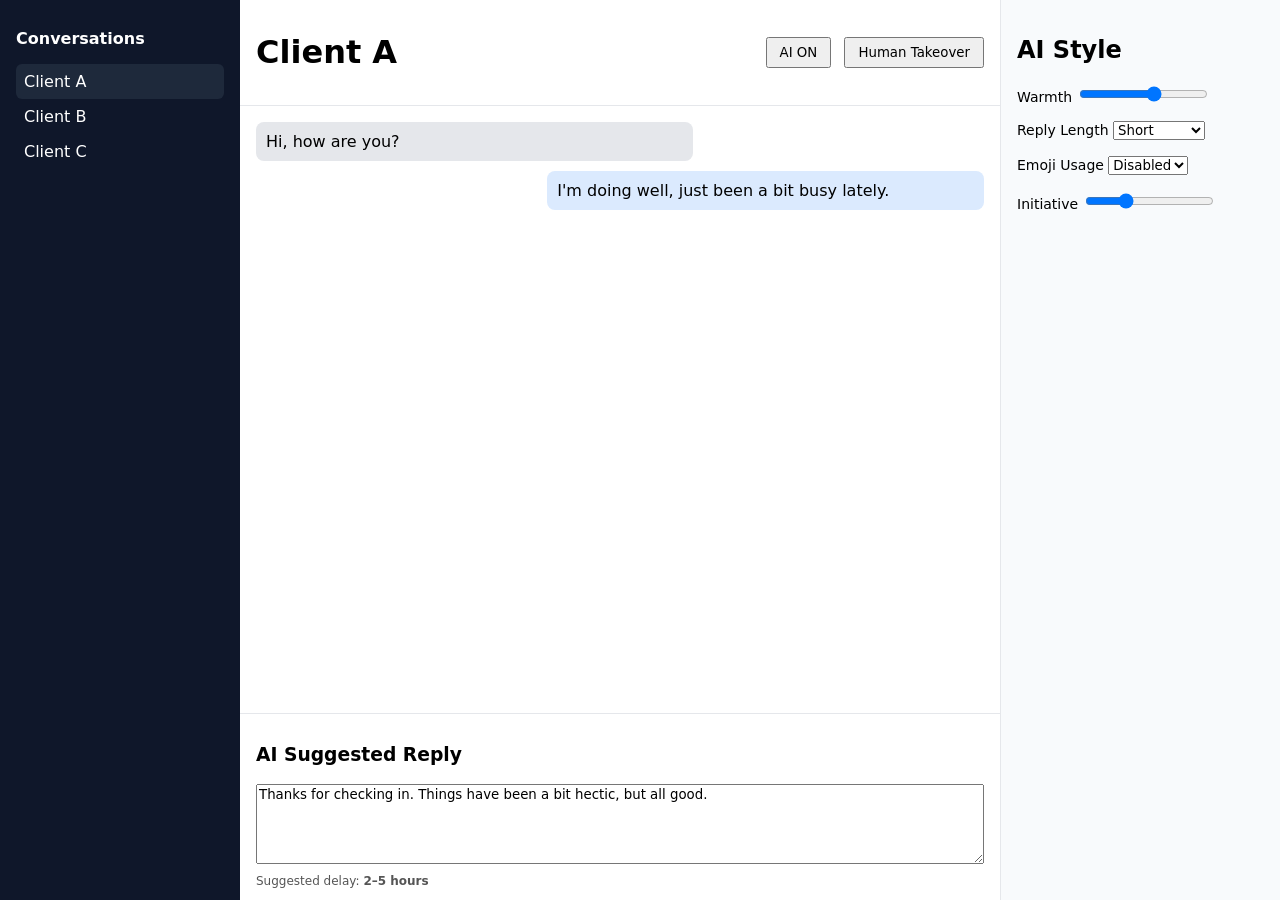
==== index.html @ e4e598db "Add files via upload" ====
<!DOCTYPE html>
<html lang="en">
<head>
  <meta charset="UTF-8" />
  <title>AI Chat Console</title>
  <meta name="viewport" content="width=device-width, initial-scale=1.0" />
  <link rel="stylesheet" href="style.css" />
</head>
<body>

<div class="layout">

  <!-- Sidebar -->
  <aside class="sidebar">
    <h2>Conversations</h2>
    <ul id="conversationList">
      <li class="active">Client A</li>
      <li>Client B</li>
      <li>Client C</li>
    </ul>
  </aside>

  <!-- Main -->
  <main class="main">

    <!-- Header -->
    <header class="header">
      <h1>Client A</h1>
      <div class="controls">
        <button id="aiToggle" class="on">AI ON</button>
        <button>Human Takeover</button>
      </div>
    </header>

    <!-- Chat -->
    <section class="chat">
      <div class="msg user">Hi, how are you?</div>
      <div class="msg ai">I'm doing well, just been a bit busy lately.</div>
    </section>

    <!-- AI Suggestion -->
    <section class="suggestion">
      <h3>AI Suggested Reply</h3>
      <textarea id="aiReply">
Thanks for checking in. Things have been a bit hectic, but all good.
      </textarea>
      <div class="suggestion-meta">
        Suggested delay: <strong>2–5 hours</strong>
      </div>
    </section>

  </main>

  <!-- Right Panel -->
  <aside class="panel">
    <h2>AI Style</h2>

    <label>
      Warmth
      <input type="range" min="0" max="100" value="60" />
    </label>

    <label>
      Reply Length
      <select>
        <option>Very Short</option>
        <option selected>Short</option>
        <option>Medium</option>
      </select>
    </label>

    <label>
      Emoji Usage
      <select>
        <option>Disabled</option>
        <option>Low</option>
        <option>High</option>
      </select>
    </label>

    <label>
      Initiative
      <input type="range" min="0" max="100" value="30" />
    </label>

  </aside>

</div>

<script src="app.js"></script>
</body>
</html>
---- style.css ----
* {
  box-sizing: border-box;
  font-family: system-ui, -apple-system, BlinkMacSystemFont;
}

body {
  margin: 0;
  background: #f4f6f9;
}

.layout {
  display: grid;
  grid-template-columns: 240px 1fr 280px;
  height: 100vh;
}

/* Sidebar */
.sidebar {
  background: #0f172a;
  color: white;
  padding: 16px;
}

.sidebar h2 {
  font-size: 16px;
  margin-bottom: 12px;
}

.sidebar ul {
  list-style: none;
  padding: 0;
}

.sidebar li {
  padding: 8px;
  border-radius: 6px;
  cursor: pointer;
}

.sidebar li.active,
.sidebar li:hover {
  background: #1e293b;
}

/* Main */
.main {
  display: flex;
  flex-direction: column;
  background: white;
}

.header {
  padding: 12px 16px;
  border-bottom: 1px solid #e5e7eb;
  display: flex;
  justify-content: space-between;
  align-items: center;
}

.controls button {
  margin-left: 8px;
  padding: 6px 12px;
}

.chat {
  flex: 1;
  padding: 16px;
  overflow-y: auto;
}

.msg {
  max-width: 60%;
  padding: 10px;
  margin-bottom: 10px;
  border-radius: 8px;
}

.msg.user {
  background: #e5e7eb;
}

.msg.ai {
  background: #dbeafe;
  margin-left: auto;
}

/* Suggestion */
.suggestion {
  border-top: 1px solid #e5e7eb;
  padding: 12px 16px;
}

.suggestion textarea {
  width: 100%;
  height: 80px;
}

.suggestion-meta {
  font-size: 12px;
  color: #555;
  margin-top: 6px;
}

/* Panel */
.panel {
  background: #f8fafc;
  padding: 16px;
  border-left: 1px solid #e5e7eb;
}

.panel label {
  display: block;
  margin-bottom: 16px;
  font-size: 14px;
}
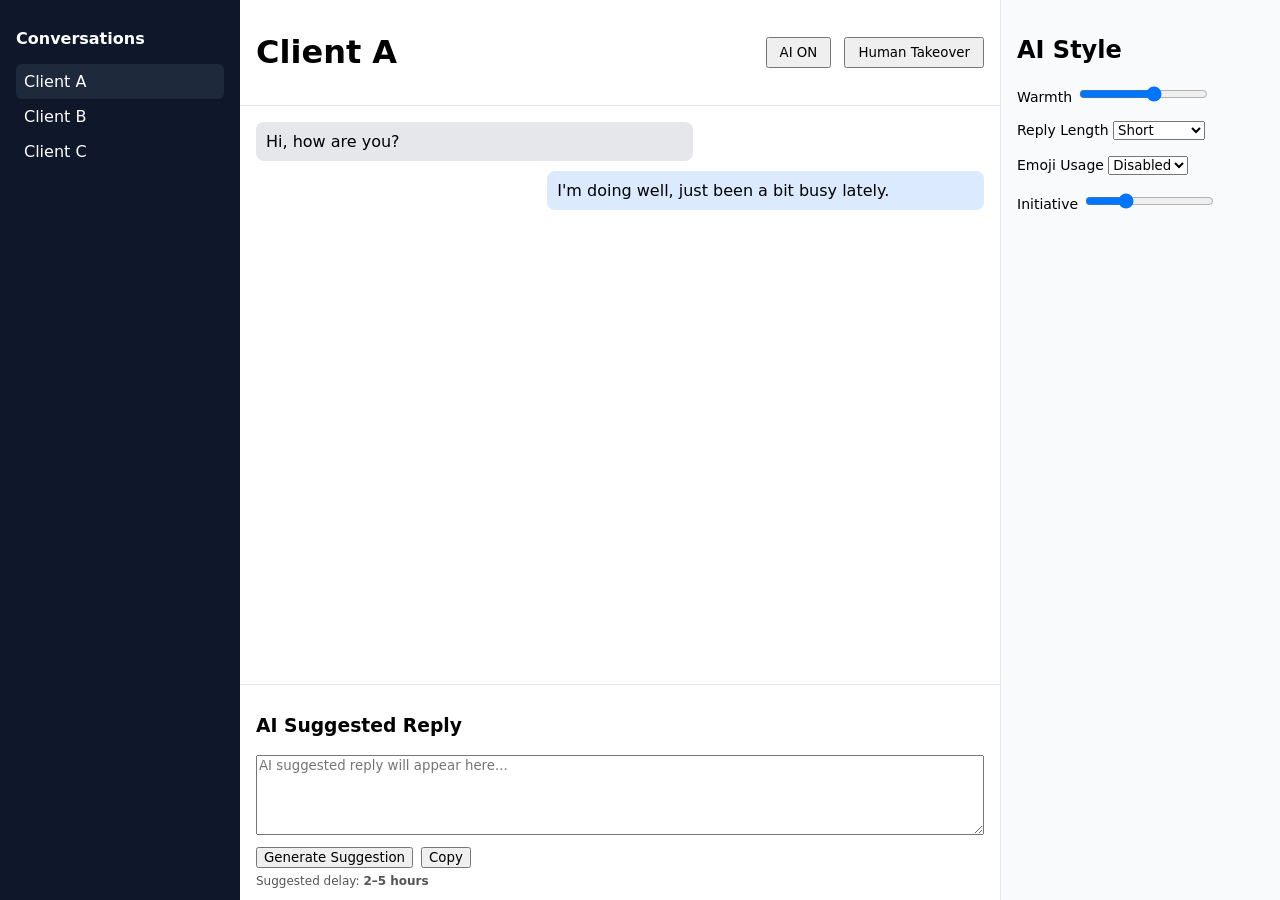
==== commit cf297de1: "Update index.html" ====
--- a/index.html
+++ b/index.html
@@ -38,16 +38,25 @@
       <div class="msg ai">I'm doing well, just been a bit busy lately.</div>
     </section>
 
-    <!-- AI Suggestion -->
-    <section class="suggestion">
-      <h3>AI Suggested Reply</h3>
-      <textarea id="aiReply">
-Thanks for checking in. Things have been a bit hectic, but all good.
-      </textarea>
-      <div class="suggestion-meta">
-        Suggested delay: <strong>2–5 hours</strong>
-      </div>
-    </section>
+<section class="suggestion">
+  <h3>AI Suggested Reply</h3>
+
+  <!-- AI 草稿区 -->
+  <textarea id="aiReply"
+    placeholder="AI suggested reply will appear here..."
+    style="width:100%;height:80px;"></textarea>
+
+  <!-- 操作按钮 -->
+  <div style="margin-top:8px;display:flex;gap:8px;">
+    <button id="generateBtn">Generate Suggestion</button>
+    <button id="copyBtn">Copy</button>
+  </div>
+
+  <div class="suggestion-meta">
+    Suggested delay: <strong id="delayHint">2–5 hours</strong>
+  </div>
+</section>
+
 
   </main>
 
@@ -90,3 +99,4 @@
 <script src="app.js"></script>
 </body>
 </html>
+
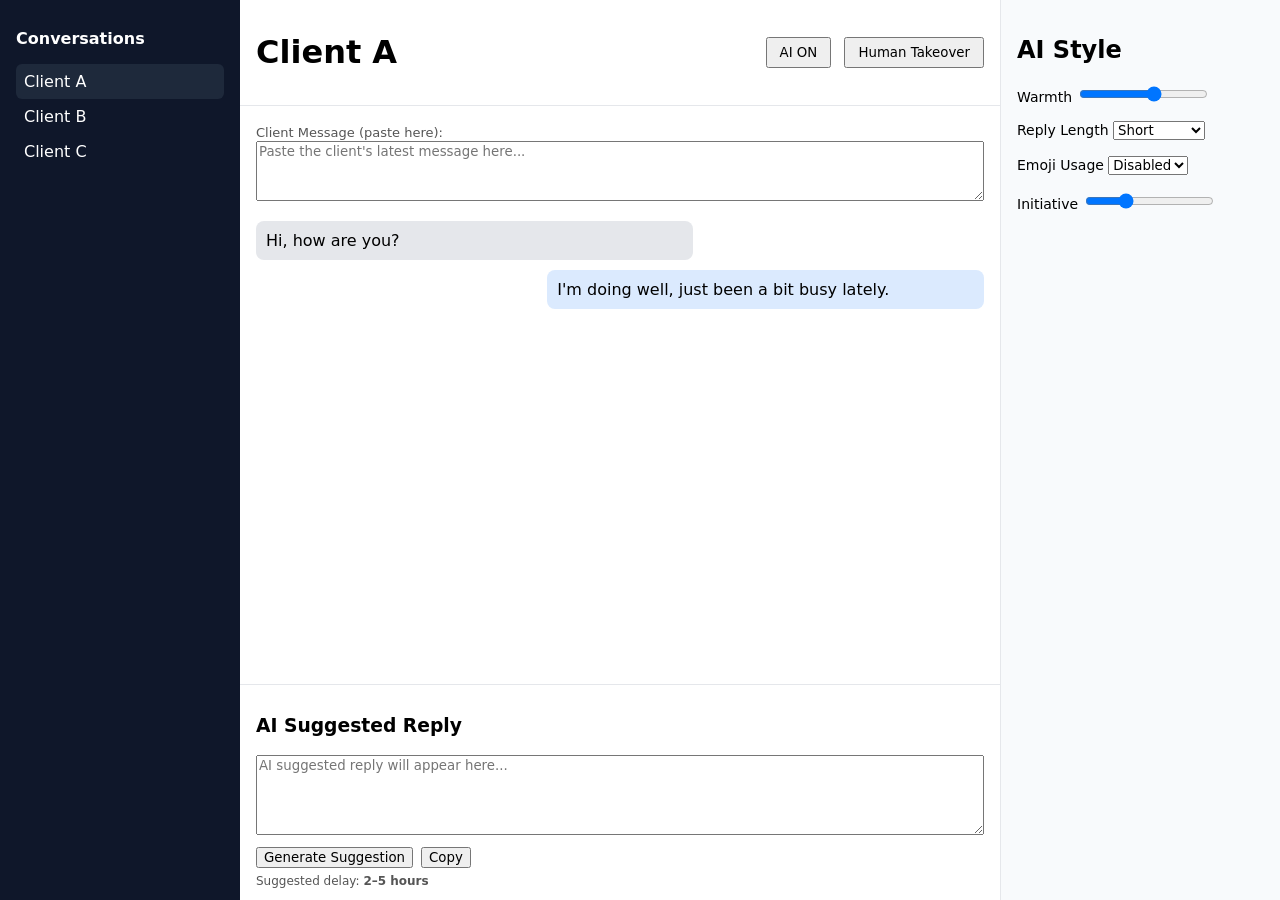
==== commit 0484a0e9: "Update index.html" ====
--- a/index.html
+++ b/index.html
@@ -32,11 +32,24 @@
       </div>
     </header>
 
-    <!-- Chat -->
-    <section class="chat">
-      <div class="msg user">Hi, how are you?</div>
-      <div class="msg ai">I'm doing well, just been a bit busy lately.</div>
-    </section>
+<section class="chat">
+
+  <!-- 👇 新增：客户输入区 -->
+  <div style="margin-bottom:16px;">
+    <label style="font-size:13px;color:#555;">
+      Client Message (paste here):
+    </label>
+    <textarea id="clientInput"
+      placeholder="Paste the client's latest message here..."
+      style="width:100%;height:60px;"></textarea>
+  </div>
+
+  <!-- 历史展示（只读） -->
+  <div class="msg user">Hi, how are you?</div>
+  <div class="msg ai">I'm doing well, just been a bit busy lately.</div>
+
+</section>
+
 
 <section class="suggestion">
   <h3>AI Suggested Reply</h3>
@@ -100,3 +113,4 @@
 </body>
 </html>
 
+
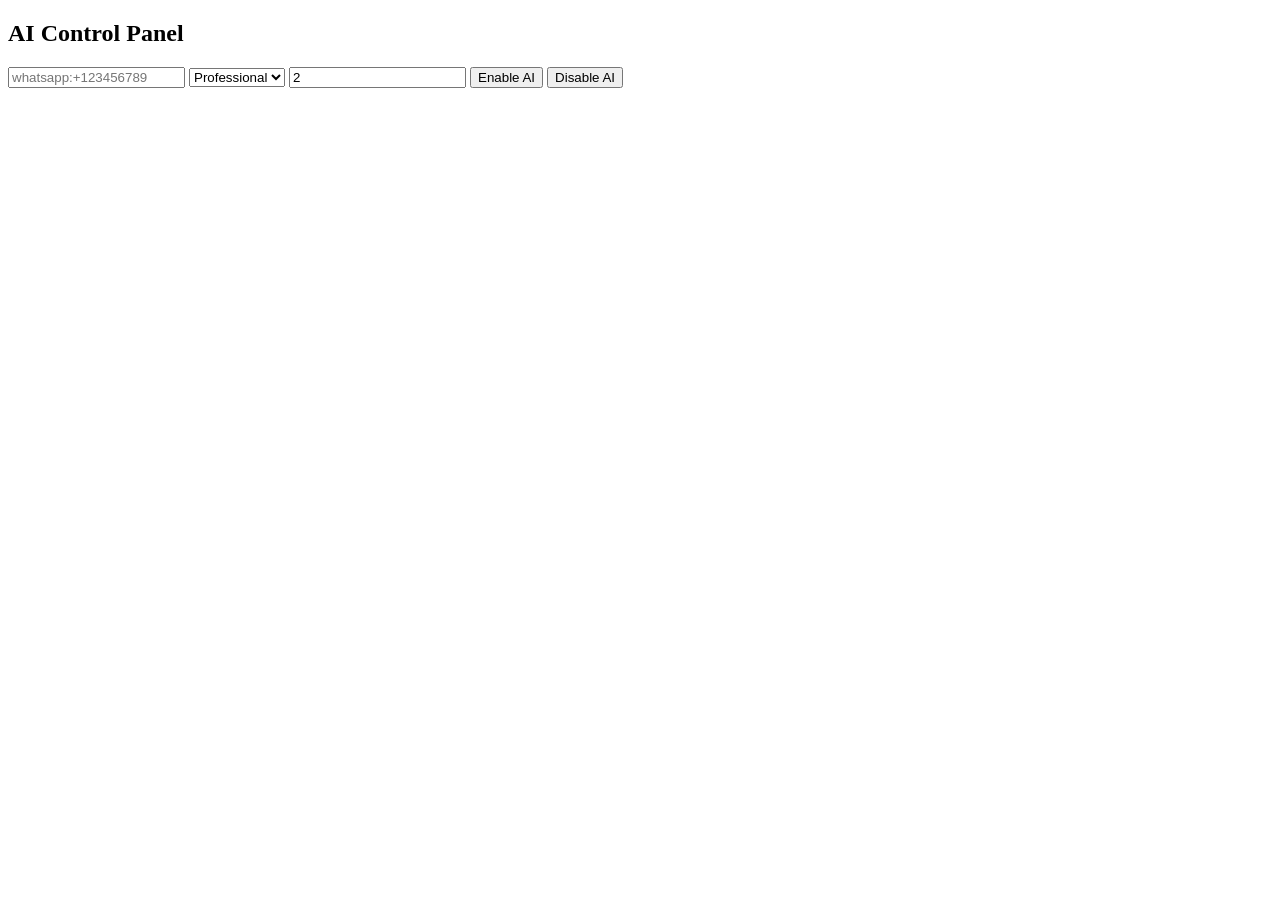
==== commit ed785e8b: "Update and rename frontend/index.html to index.html" ====
--- a/index.html
+++ b/index.html
@@ -1,116 +1,39 @@
 <!DOCTYPE html>
-<html lang="en">
+<html>
 <head>
-  <meta charset="UTF-8" />
-  <title>AI Chat Console</title>
-  <meta name="viewport" content="width=device-width, initial-scale=1.0" />
-  <link rel="stylesheet" href="style.css" />
+  <meta charset="UTF-8">
+  <title>WhatsApp AI Control</title>
 </head>
 <body>
+<h2>AI Control Panel</h2>
 
-<div class="layout">
+<input id="user" placeholder="whatsapp:+123456789" />
 
-  <!-- Sidebar -->
-  <aside class="sidebar">
-    <h2>Conversations</h2>
-    <ul id="conversationList">
-      <li class="active">Client A</li>
-      <li>Client B</li>
-      <li>Client C</li>
-    </ul>
-  </aside>
+<select id="style">
+  <option value="professional">Professional</option>
+  <option value="friendly">Friendly</option>
+  <option value="cold">Cold</option>
+</select>
 
-  <!-- Main -->
-  <main class="main">
+<input id="delay" type="number" value="2" />
 
-    <!-- Header -->
-    <header class="header">
-      <h1>Client A</h1>
-      <div class="controls">
-        <button id="aiToggle" class="on">AI ON</button>
-        <button>Human Takeover</button>
-      </div>
-    </header>
+<button onclick="enableAI(true)">Enable AI</button>
+<button onclick="enableAI(false)">Disable AI</button>
 
-<section class="chat">
-
-  <!-- 👇 新增：客户输入区 -->
-  <div style="margin-bottom:16px;">
-    <label style="font-size:13px;color:#555;">
-      Client Message (paste here):
-    </label>
-    <textarea id="clientInput"
-      placeholder="Paste the client's latest message here..."
-      style="width:100%;height:60px;"></textarea>
-  </div>
-
-  <!-- 历史展示（只读） -->
-  <div class="msg user">Hi, how are you?</div>
-  <div class="msg ai">I'm doing well, just been a bit busy lately.</div>
-
-</section>
-
-
-<section class="suggestion">
-  <h3>AI Suggested Reply</h3>
-
-  <!-- AI 草稿区 -->
-  <textarea id="aiReply"
-    placeholder="AI suggested reply will appear here..."
-    style="width:100%;height:80px;"></textarea>
-
-  <!-- 操作按钮 -->
-  <div style="margin-top:8px;display:flex;gap:8px;">
-    <button id="generateBtn">Generate Suggestion</button>
-    <button id="copyBtn">Copy</button>
-  </div>
-
-  <div class="suggestion-meta">
-    Suggested delay: <strong id="delayHint">2–5 hours</strong>
-  </div>
-</section>
-
-
-  </main>
-
-  <!-- Right Panel -->
-  <aside class="panel">
-    <h2>AI Style</h2>
-
-    <label>
-      Warmth
-      <input type="range" min="0" max="100" value="60" />
-    </label>
-
-    <label>
-      Reply Length
-      <select>
-        <option>Very Short</option>
-        <option selected>Short</option>
-        <option>Medium</option>
-      </select>
-    </label>
-
-    <label>
-      Emoji Usage
-      <select>
-        <option>Disabled</option>
-        <option>Low</option>
-        <option>High</option>
-      </select>
-    </label>
-
-    <label>
-      Initiative
-      <input type="range" min="0" max="100" value="30" />
-    </label>
-
-  </aside>
-
-</div>
-
-<script src="app.js"></script>
+<script>
+async function enableAI(on) {
+  await fetch("http://localhost:3000/control", {
+    method: "POST",
+    headers: { "Content-Type": "application/json" },
+    body: JSON.stringify({
+      user: document.getElementById("user").value,
+      aiEnabled: on,
+      style: document.getElementById("style").value,
+      delay: Number(delay.value)
+    })
+  });
+  alert("Updated");
+}
+</script>
 </body>
 </html>
-
-
